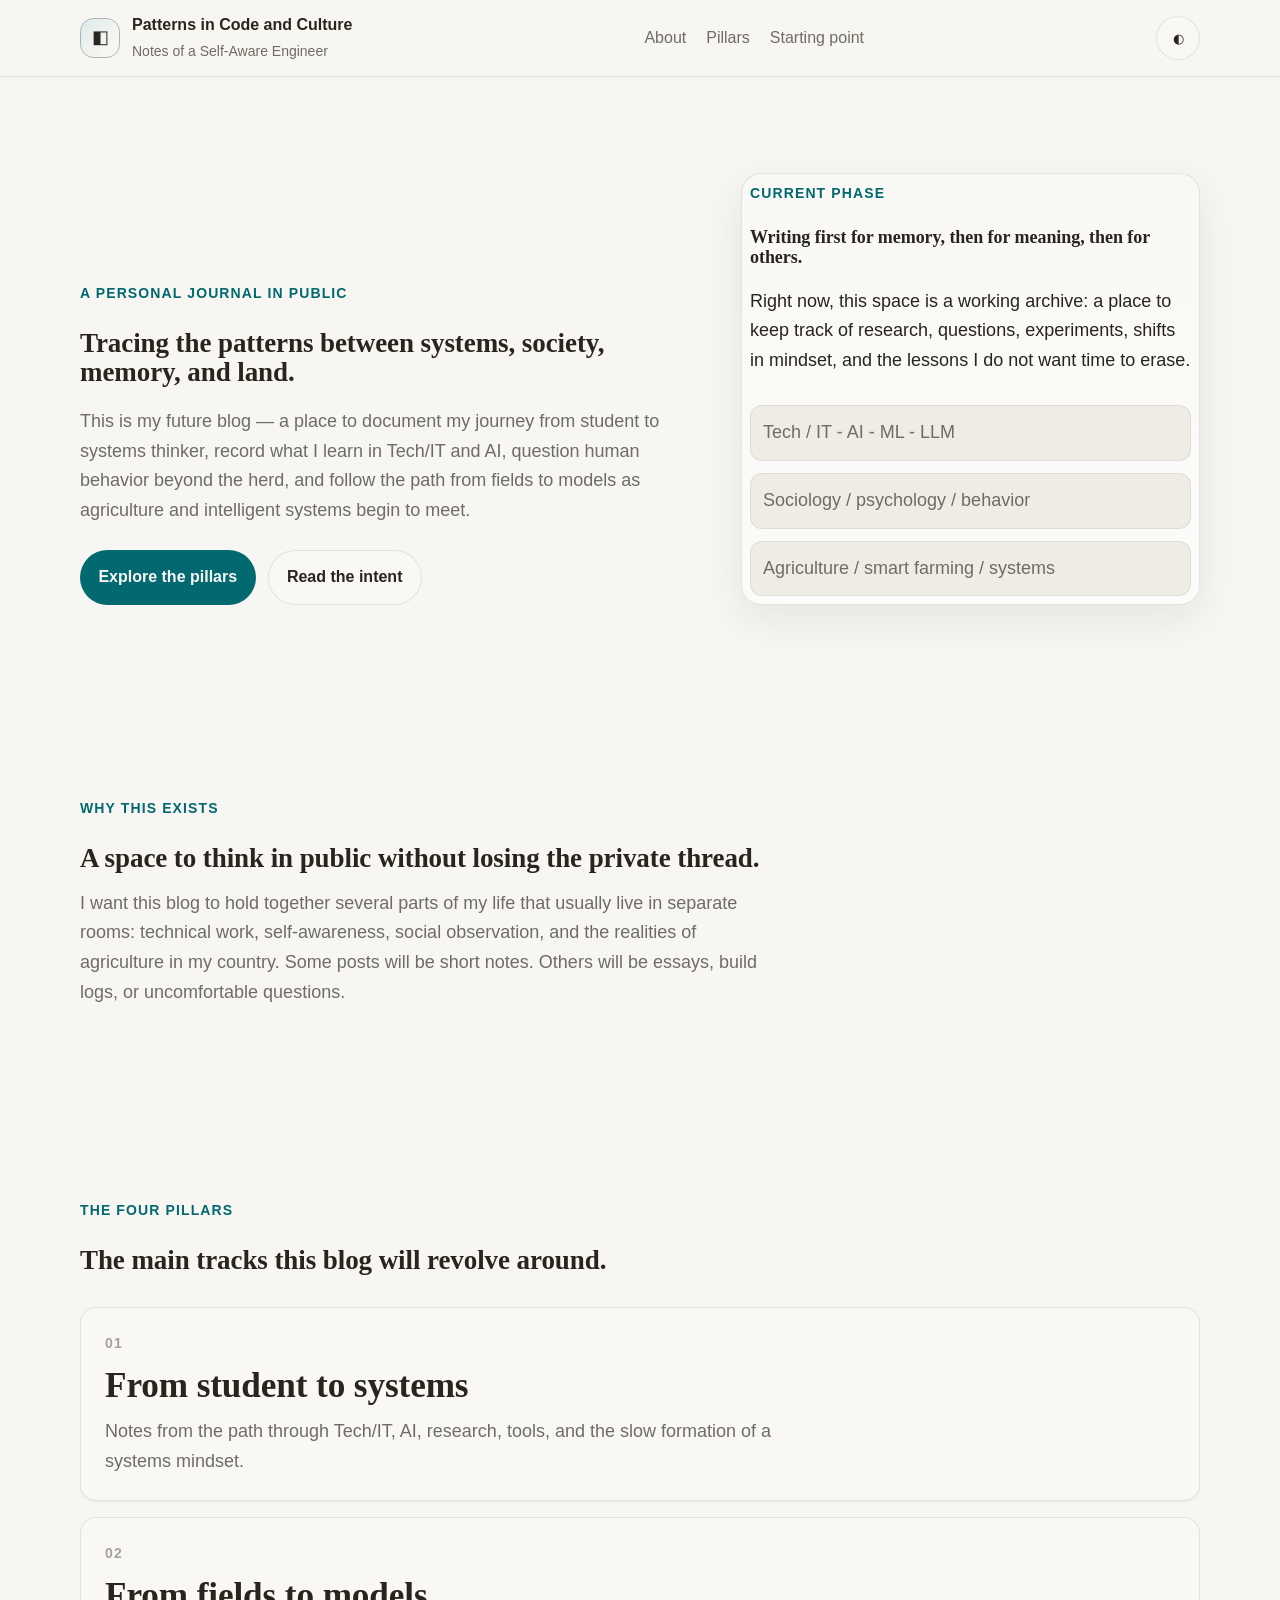
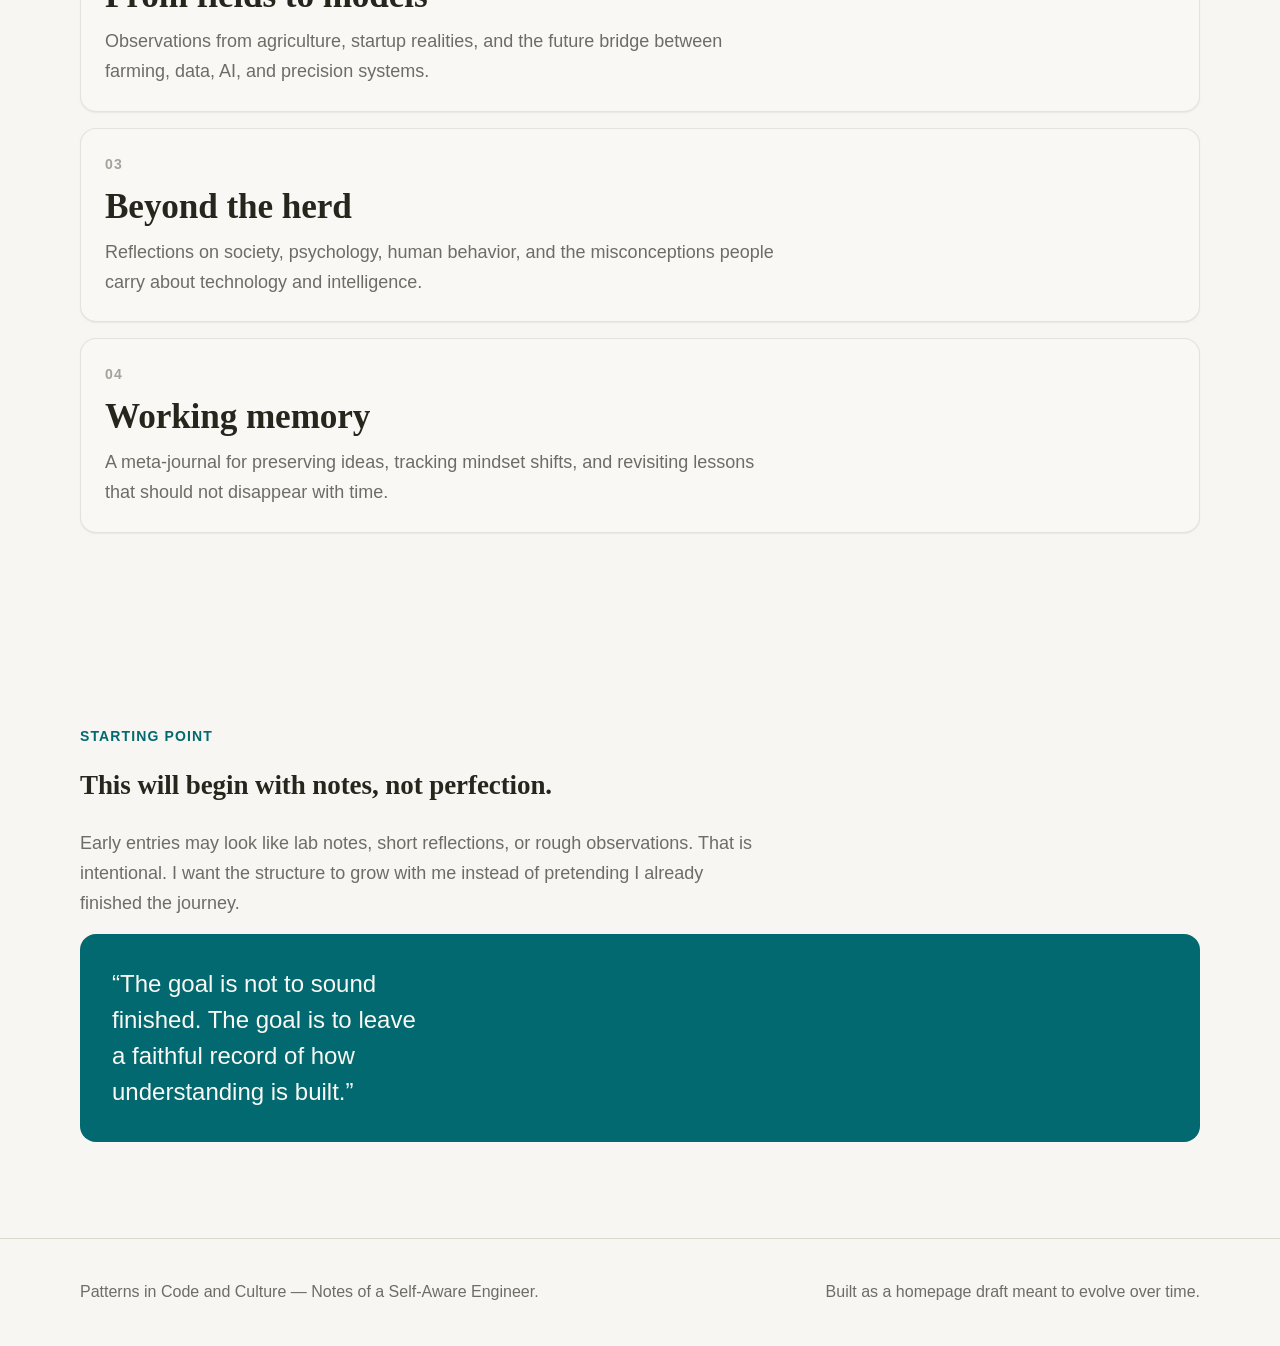
==== index.html @ ac6eca10 "Initial commit, setting the repo" ====
<!DOCTYPE html>
<html lang="en">
<head>
  <meta charset="UTF-8" />
  <meta name="viewport" content="width=device-width, initial-scale=1.0" />
  <title>Patterns in Code and Culture</title>
  <meta
    name="description"
    content="Patterns in Code and Culture — Notes of a Self-Aware Engineer exploring AI, systems, society, and agriculture."
  />

  <!--
    FONT LOADING
    - Zodiak: gives the headings a more reflective/editorial feeling.
    - Satoshi: keeps paragraphs and UI text clean and readable.
  -->
  <link href="https://api.fontshare.com/v2/css?f[]=satoshi@400,500,700&f[]=zodiak@400,700&display=swap" rel="stylesheet" />

  <!-- External stylesheet: easier to learn, edit, and grow over time. -->
  <link rel="stylesheet" href="./assets/css/styles.css" />
</head>
<body>
  <!--
    SKIP LINK
    Helps keyboard users jump directly to the main content.
  -->
  <a class="skip-link" href="#main-content">Skip to content</a>

  <!-- =========================================================
       1. SITE HEADER
       - Brand / site title
       - Navigation
       - Theme toggle (light / dark)
     ========================================================= -->
  <header class="site-header">
    <div class="container header-inner">
      <a class="brand" href="#hero" aria-label="Patterns in Code and Culture home">
        <span class="brand-mark" aria-hidden="true">◧</span>
        <span class="brand-text-wrap">
          <span class="brand-title">Patterns in Code and Culture</span>
          <span class="brand-subtitle">Notes of a Self-Aware Engineer</span>
        </span>
      </a>

      <nav class="site-nav" aria-label="Main navigation">
        <a href="#about">About</a>
        <a href="#pillars">Pillars</a>
        <a href="#starting-point">Starting point</a>
      </nav>

      <button class="theme-toggle" type="button" data-theme-toggle aria-label="Switch theme">
        <span aria-hidden="true">◐</span>
      </button>
    </div>
  </header>

  <main id="main-content">
    <!-- =========================================================
         2. HERO SECTION
         Purpose:
         - Immediately say what the blog is.
         - Introduce the tone and the personal angle.
         - Give visitors a reason to stay.
       ========================================================= -->
    <section class="hero section" id="hero">
      <div class="container hero-grid">
        <div class="hero-copy">
          <p class="eyebrow">A personal journal in public<br></br></p>
          <h1>Tracing the patterns between systems, society, memory, and land.</h1>
          <p class="hero-text">
            This is my future blog — a place to document my journey from student to systems thinker,
            record what I learn in Tech/IT and AI, question human behavior beyond the herd,
            and follow the path from fields to models as agriculture and intelligent systems begin to meet.
          </p>
          <div class="hero-actions">
            <a class="button button-primary" href="#pillars">Explore the pillars</a>
            <a class="button button-secondary" href="#starting-point">Read the intent</a>
          </div>
        </div>

        <!--
          HERO SIDE PANEL
          - This works like a compact statement card.
          - Good place for your mission, current phase, or short manifesto.
        -->
        <aside class="hero-panel" aria-label="Author intention">
          <p class="panel-label">Current phase<br></br></p>
          <h2>Writing first for memory, then for meaning, then for others.<br></br></h2>
          <p>
            Right now, this space is a working archive: a place to keep track of research,
            questions, experiments, shifts in mindset, and the lessons I do not want time to erase.<br></br>
          </p>
          <ul class="mini-list" role="list">
            <li>Tech / IT - AI - ML - LLM</li>
            <li>Sociology / psychology / behavior</li>
            <li>Agriculture / smart farming / systems</li>
          </ul>
        </aside>
      </div>
    </section>

    <!-- =========================================================
         3. ABOUT SECTION
         Purpose:
         - A short explanation of why this blog exists.
         - Can later evolve into a fuller intro or connect to an About page.
       ========================================================= -->
    <section class="section" id="about">
      <div class="container section-intro">
        <div>
          <p class="section-label">Why this exists<br></br></p>
          <h2>A space to think in public without losing the private thread.</h2>
        </div>
        <p class="section-text">
          I want this blog to hold together several parts of my life that usually live in separate rooms:
          technical work, self-awareness, social observation, and the realities of agriculture in my country.
          Some posts will be short notes. Others will be essays, build logs, or uncomfortable questions.
        </p>
      </div>
    </section>

    <!-- =========================================================
         4. PILLARS SECTION
         Purpose:
         - Show the four pillars clearly.
         - Each card defines what the section is for.
         - Later these cards can become links to category pages.
       ========================================================= -->
    <section class="section" id="pillars">
      <div class="container">
        <div class="section-intro narrow-intro">
          <div>
            <p class="section-label">The four pillars<br></br></p>
            <h2>The main tracks this blog will revolve around.</h2>
          </div>
        </div>

        <div class="pillars-grid">
          <article class="pillar-card">
            <p class="pillar-number">01</p>
            <h3>From student to systems</h3>
            <p>
              Notes from the path through Tech/IT, AI, research, tools, and the slow formation of a systems mindset.
            </p>
          </article>

          <article class="pillar-card">
            <p class="pillar-number">02</p>
            <h3>From fields to models</h3>
            <p>
              Observations from agriculture, startup realities, and the future bridge between farming, data, AI, and precision systems.
            </p>
          </article>

          <article class="pillar-card">
            <p class="pillar-number">03</p>
            <h3>Beyond the herd</h3>
            <p>
              Reflections on society, psychology, human behavior, and the misconceptions people carry about technology and intelligence.
            </p>
          </article>

          <article class="pillar-card">
            <p class="pillar-number">04</p>
            <h3>Working memory</h3>
            <p>
              A meta-journal for preserving ideas, tracking mindset shifts, and revisiting lessons that should not disappear with time.
            </p>
          </article>
        </div>
      </div>
    </section>

    <!-- =========================================================
         5. STARTING POINT SECTION
         Purpose:
         - A calm section that signals how publishing may begin.
         - Makes the homepage feel alive even before many posts exist.
       ========================================================= -->
    <section class="section" id="starting-point">
      <div class="container split-layout">
        <div>
          <p class="section-label">Starting point<br></br></p>
          <h2>This will begin with notes, not perfection.<br></br></h2>
          <p class="section-text">
            Early entries may look like lab notes, short reflections, or rough observations.
            That is intentional. I want the structure to grow with me instead of pretending I already finished the journey.
          </p>
        </div>

        <div class="quote-box">
          <p>
            “The goal is not to sound finished. The goal is to leave a faithful record of how understanding is built.”
          </p>
        </div>
      </div>
    </section>
  </main>

  <!-- =========================================================
       6. FOOTER
       - Small closing statement.
       - Can later hold social links, email, newsletter, or copyright.
     ========================================================= -->
  <footer class="site-footer">
    <div class="container footer-inner">
      <p>Patterns in Code and Culture — Notes of a Self-Aware Engineer.</p>
      <p>Built as a homepage draft meant to evolve over time.</p>
    </div>
  </footer>

  <script>
    /*
      SIMPLE THEME TOGGLE
      - Uses an in-memory variable only.
      - No localStorage, so it stays compatible in sandboxed environments.
    */
    (function () {
      const root = document.documentElement;
      const toggle = document.querySelector('[data-theme-toggle]');
      let theme = window.matchMedia('(prefers-color-scheme: dark)').matches ? 'dark' : 'light';

      root.setAttribute('data-theme', theme);

      toggle.addEventListener('click', function () {
        theme = theme === 'dark' ? 'light' : 'dark';
        root.setAttribute('data-theme', theme);
      });
    }());
  </script>
</body>
</html>
---- assets/css/styles.css ----
/* =============================================================
   PATTERNS IN CODE AND CULTURE - HOMEPAGE STYLESHEET
   -------------------------------------------------------------
   HOW TO READ THIS FILE:
   1. Root variables = design system (colors, spacing, fonts)
   2. Base styles = global resets and defaults
   3. Layout helpers = reusable containers and section spacing
   4. Component blocks = header, hero, cards, footer, etc.

   The comments are intentionally verbose so you can keep learning
   and refining the code over time.
   ============================================================= */

/* =============================================================
   1. ROOT VARIABLES (DESIGN TOKENS)
   - Keep repeated values here.
   - This makes redesigning easier later.
   ============================================================= */
:root,
[data-theme="light"] {
  --font-body: 'Satoshi', 'Inter', sans-serif;
  --font-display: 'Zodiak', 'Georgia', serif;

  --text-xs: clamp(0.75rem, 0.7rem + 0.25vw, 0.875rem);
  --text-sm: clamp(0.875rem, 0.8rem + 0.35vw, 1rem);
  --text-base: clamp(1rem, 0.95rem + 0.25vw, 1.125rem);
  --text-lg: clamp(1.125rem, 1rem + 0.75vw, 1.5rem);
  --text-xl: clamp(1.5rem, 1.2rem + 1.25vw, 2.25rem);
  --text-2xl: clamp(2rem, 1.2rem + 2.5vw, 3.5rem);
  --text-hero: clamp(3rem, 1rem + 6vw, 6rem);

  --space-1: 0.25rem;
  --space-2: 0.5rem;
  --space-3: 0.75rem;
  --space-4: 1rem;
  --space-5: 1.25rem;
  --space-6: 1.5rem;
  --space-8: 2rem;
  --space-10: 2.5rem;
  --space-12: 3rem;
  --space-16: 4rem;
  --space-20: 5rem;
  --space-24: 6rem;

  --color-bg: #f7f6f2;
  --color-surface: #f9f8f5;
  --color-surface-2: #fbfbf9;
  --color-surface-offset: #efece6;
  --color-text: #28251d;
  --color-text-muted: #6f6c66;
  --color-text-faint: #a5a29b;
  --color-border: #d4d1ca;
  --color-divider: #ddd8d0;
  --color-primary: #01696f;
  --color-primary-hover: #0c4e54;
  --color-primary-soft: #dcebea;
  --color-inverse: #f9f8f4;

  --radius-sm: 0.375rem;
  --radius-md: 0.5rem;
  --radius-lg: 0.75rem;
  --radius-xl: 1rem;
  --radius-full: 9999px;

  --shadow-sm: 0 1px 2px rgba(24, 21, 17, 0.06);
  --shadow-md: 0 14px 40px rgba(24, 21, 17, 0.08);

  --content-width: 1120px;
  --transition: 180ms cubic-bezier(0.16, 1, 0.3, 1);
}

/* =============================================================
   DARK THEME OVERRIDES
   - Same variable names, different values.
   - This is the easiest way to support dark mode.
   ============================================================= */
[data-theme="dark"] {
  --color-bg: #171614;
  --color-surface: #1c1b19;
  --color-surface-2: #201f1d;
  --color-surface-offset: #272521;
  --color-text: #e2dfda;
  --color-text-muted: #b3aea6;
  --color-text-faint: #7b766e;
  --color-border: #3a3835;
  --color-divider: #2a2825;
  --color-primary: #66adb6;
  --color-primary-hover: #87c5cc;
  --color-primary-soft: #203336;
  --color-inverse: #171614;

  --shadow-sm: 0 1px 2px rgba(0, 0, 0, 0.24);
  --shadow-md: 0 14px 40px rgba(0, 0, 0, 0.32);
}

/* =============================================================
   2. BASE STYLES / RESET
   - Normalize spacing and improve text rendering.
   - Gives the whole page a clean starting point.
   ============================================================= */
*,
*::before,
*::after {
  box-sizing: border-box;
}

html {
  scroll-behavior: smooth;
  -webkit-text-size-adjust: none;
  text-size-adjust: none;
}

body {
  margin: 0;
  min-height: 100vh;
  font-family: var(--font-body);
  font-size: var(--text-base);
  line-height: 1.65;
  color: var(--color-text);
  background: var(--color-bg);
  -webkit-font-smoothing: antialiased;
  text-rendering: optimizeLegibility;
}

img,
svg {
  display: block;
  max-width: 100%;
}

a {
  color: inherit;
}

button,
a {
  transition:
    background-color var(--transition),
    color var(--transition),
    border-color var(--transition),
    transform var(--transition);
}

h1,
h2,
h3 {
  margin: 0;
  font-family: var(--font-display);
  line-height: 1.08;
  letter-spacing: -0.003em;
}

p {
  margin: 0;
  max-width: 68ch;
}

:focus-visible {
  outline: 2px solid var(--color-primary);
  outline-offset: 3px;
}

/* =============================================================
   3. ACCESSIBILITY HELPERS
   ============================================================= */
.skip-link {
  position: absolute;
  left: var(--space-4);
  top: -3rem;
  z-index: 999;
  padding: var(--space-2) var(--space-4);
  border-radius: var(--radius-sm);
  background: var(--color-primary);
  color: var(--color-inverse);
  text-decoration: none;
}

.skip-link:focus {
  top: var(--space-4);
}

/* =============================================================
   4. REUSABLE LAYOUT HELPERS
   - .container keeps content centered.
   - .section gives each major block breathing room.
   ============================================================= */
.container {
  width: min(calc(100% - 2rem), var(--content-width));
  margin-inline: auto;
}

.section {
  padding-block: clamp(var(--space-12), 8vw, var(--space-24));
}

.section-intro {
  display: grid;
  grid-template-columns: 1fr;
  gap: 1rem;
  /*align-items: start;*/
}

.narrow-intro {
  margin-bottom: var(--space-8);
}

.section-label,
.eyebrow,
.panel-label,
.pillar-number {
  font-size: var(--text-xs);
  font-weight: 700;
  letter-spacing: 0.08em;
  text-transform: uppercase;
}

.section-label,
.eyebrow,
.panel-label {
  color: var(--color-primary);
}

.section-text {
  color: var(--color-text-muted);
}

/* =============================================================
   5. HEADER
   - Sticky so the site identity stays visible.
   - Navigation is intentionally minimal.
   ============================================================= */
.site-header {
  position: sticky;
  top: 0;
  z-index: 50;
  border-bottom: 1px solid color-mix(in oklab, var(--color-border) 70%, transparent);
  background: color-mix(in oklab, var(--color-bg) 86%, transparent);
  backdrop-filter: blur(12px);
}

.header-inner {
  display: flex;
  align-items: center;
  justify-content: space-between;
  gap: var(--space-4);
  min-height: 76px;
}

.brand {
  display: inline-flex;
  align-items: center;
  gap: var(--space-3);
  text-decoration: none;
}

.brand-mark {
  display: grid;
  place-items: center;
  width: 2.5rem;
  height: 2.5rem;
  border: 1px solid color-mix(in oklab, var(--color-primary) 25%, var(--color-border));
  border-radius: 0.85rem;
  background: linear-gradient(135deg, var(--color-primary-soft), transparent 75%);
  font-size: 1.1rem;
}

.brand-text-wrap {
  display: flex;
  flex-direction: column;
  gap: 0.1rem;
}

.brand-title {
  font-size: var(--text-sm);
  font-weight: 700;
}

.brand-subtitle {
  color: var(--color-text-muted);
  font-size: var(--text-xs);
}

.site-nav {
  display: flex;
  gap: var(--space-5);
}

.site-nav a {
  font-size: var(--text-sm);
  color: var(--color-text-muted);
  text-decoration: none;
}

.site-nav a:hover,
.site-nav a:focus-visible {
  color: var(--color-text);
}

.theme-toggle {
  width: 44px;
  height: 44px;
  border: 1px solid color-mix(in oklab, var(--color-text) 10%, transparent);
  border-radius: var(--radius-full);
  background: var(--color-surface);
  color: var(--color-text);
  cursor: pointer;
}

/* =============================================================
   6. HERO
   - Split into main copy and a side panel.
   - Good for a homepage because it balances clarity and personality.
   ============================================================= */
.hero {
  padding-top: clamp(var(--space-16), 10vw, var(--space-24));
}

.hero-grid {
  display: grid;
  grid-template-columns: 1.15fr 0.85fr;
  gap: var(--space-10);
  align-items: end;
}

.hero-copy h2 {
  margin-top: var(--space-4);
  font-size: var(--text-hero);
  max-width: 15ch;
}

.hero-text {
  margin-top: var(--space-5);
  color: var(--color-text-muted);
}

.hero-actions {
  display: flex;
  flex-wrap: wrap;
  gap: var(--space-3);
  margin-top: var(--space-6);
}

.hero-panel {
  padding: var(--space-2);
  border: 1px solid color-mix(in oklab, var(--color-text) 10%, transparent);
  border-radius: calc(var(--radius-xl) + 4px);
  background: linear-gradient(180deg, var(--color-surface), var(--color-surface-2));
  box-shadow: var(--shadow-md);
}

.hero-panel h2 {
  margin-top: var(--space-0.5);
  font-size: var(--text-l);
}

.hero-panel p + p,
.hero-panel p + ul,
.hero-panel h2 + p {
  margin-top: var(--space-0.5);
}

.mini-list {
  display: grid;
  gap: var(--space-3);
  padding: 0;
  margin: 0;
  list-style: none;
}

.mini-list li {
  padding: var(--space-3);
  border-radius: var(--radius-lg);
  background: var(--color-surface-offset);
  border: 1px solid color-mix(in oklab, var(--color-text) 8%, transparent);
  color: var(--color-text-muted);
}

/* =============================================================
   7. BUTTONS
   - Reusable button styles.
   - Same HTML tag can look different with modifier classes.
   ============================================================= */
.button {
  display: inline-flex;
  align-items: center;
  justify-content: center;
  min-height: 44px;
  padding: 0.85rem 1.15rem;
  border-radius: var(--radius-full);
  text-decoration: none;
  font-size: var(--text-sm);
  font-weight: 700;
}

.button:hover {
  transform: translateY(-1px);
}

.button-primary {
  background: var(--color-primary);
  color: var(--color-inverse);
}

.button-primary:hover,
.button-primary:focus-visible {
  background: var(--color-primary-hover);
}

.button-secondary {
  background: var(--color-surface);
  color: var(--color-text);
  border: 1px solid color-mix(in oklab, var(--color-text) 10%, transparent);
}

/* =============================================================
   8. PILLARS GRID
   - Four cards, one for each content pillar.
   - Easy to expand later into linked category cards.
   ============================================================= */
.pillars-grid {
  display: grid;
  grid-template-columns: 1fr;
  gap: 1rem;
}

.pillar-card {
  padding: var(--space-6);
  border-radius: var(--radius-xl);
  border: 1px solid color-mix(in oklab, var(--color-text) 10%, transparent);
  background: var(--color-surface);
  box-shadow: var(--shadow-sm);
}

.pillar-number {
  color: var(--color-text-faint);
}

.pillar-card h3 {
  margin-top: var(--space-3);
  font-size: var(--text-xl);
}

.pillar-card p:last-child {
  margin-top: var(--space-3);
  color: var(--color-text-muted);
}

/* =============================================================
   9. SPLIT LAYOUT + QUOTE BOX
   - A quiet section that breaks the rhythm visually.
   ============================================================= */
.split-layout {
  display: grid;
  grid-template-columns: 1fr;
  gap: 1rem;
  /*align-items: stretch;*/
}

.quote-box {
  display: flex;
  align-items: flex-end;
  padding: var(--space-8);
  border-radius: var(--radius-xl);
  background: var(--color-primary);
  color: var(--color-inverse);
}

.quote-box p {
  font-size: var(--text-lg);
  line-height: 1.5;
  max-width: 24ch;
}

/* =============================================================
   10. FOOTER
   ============================================================= */
.site-footer {
  padding-block: var(--space-10);
  border-top: 1px solid var(--color-divider);
}

.footer-inner {
  display: flex;
  flex-wrap: wrap;
  justify-content: space-between;
  gap: var(--space-4);
  color: var(--color-text-muted);
  font-size: var(--text-sm);
}

/* =============================================================
   11. RESPONSIVE RULES
   - Adjust layouts for tablets and phones.
   - Most multi-column sections collapse into one column.
   ============================================================= */
@media (max-width: 920px) {
  .hero-grid,
  .section-intro,
  .split-layout,
  .pillars-grid {
    grid-template-columns: 1fr;
  }

  .hero-copy h1 {
    max-width: 12ch;
  }
}

@media (max-width: 720px) {
  .site-nav {
    display: none;
  }

  .header-inner {
    min-height: 70px;
  }
}

@media (max-width: 560px) {
  .hero-panel,
  .pillar-card,
  .quote-box {
    padding: var(--space-6);
  }
}
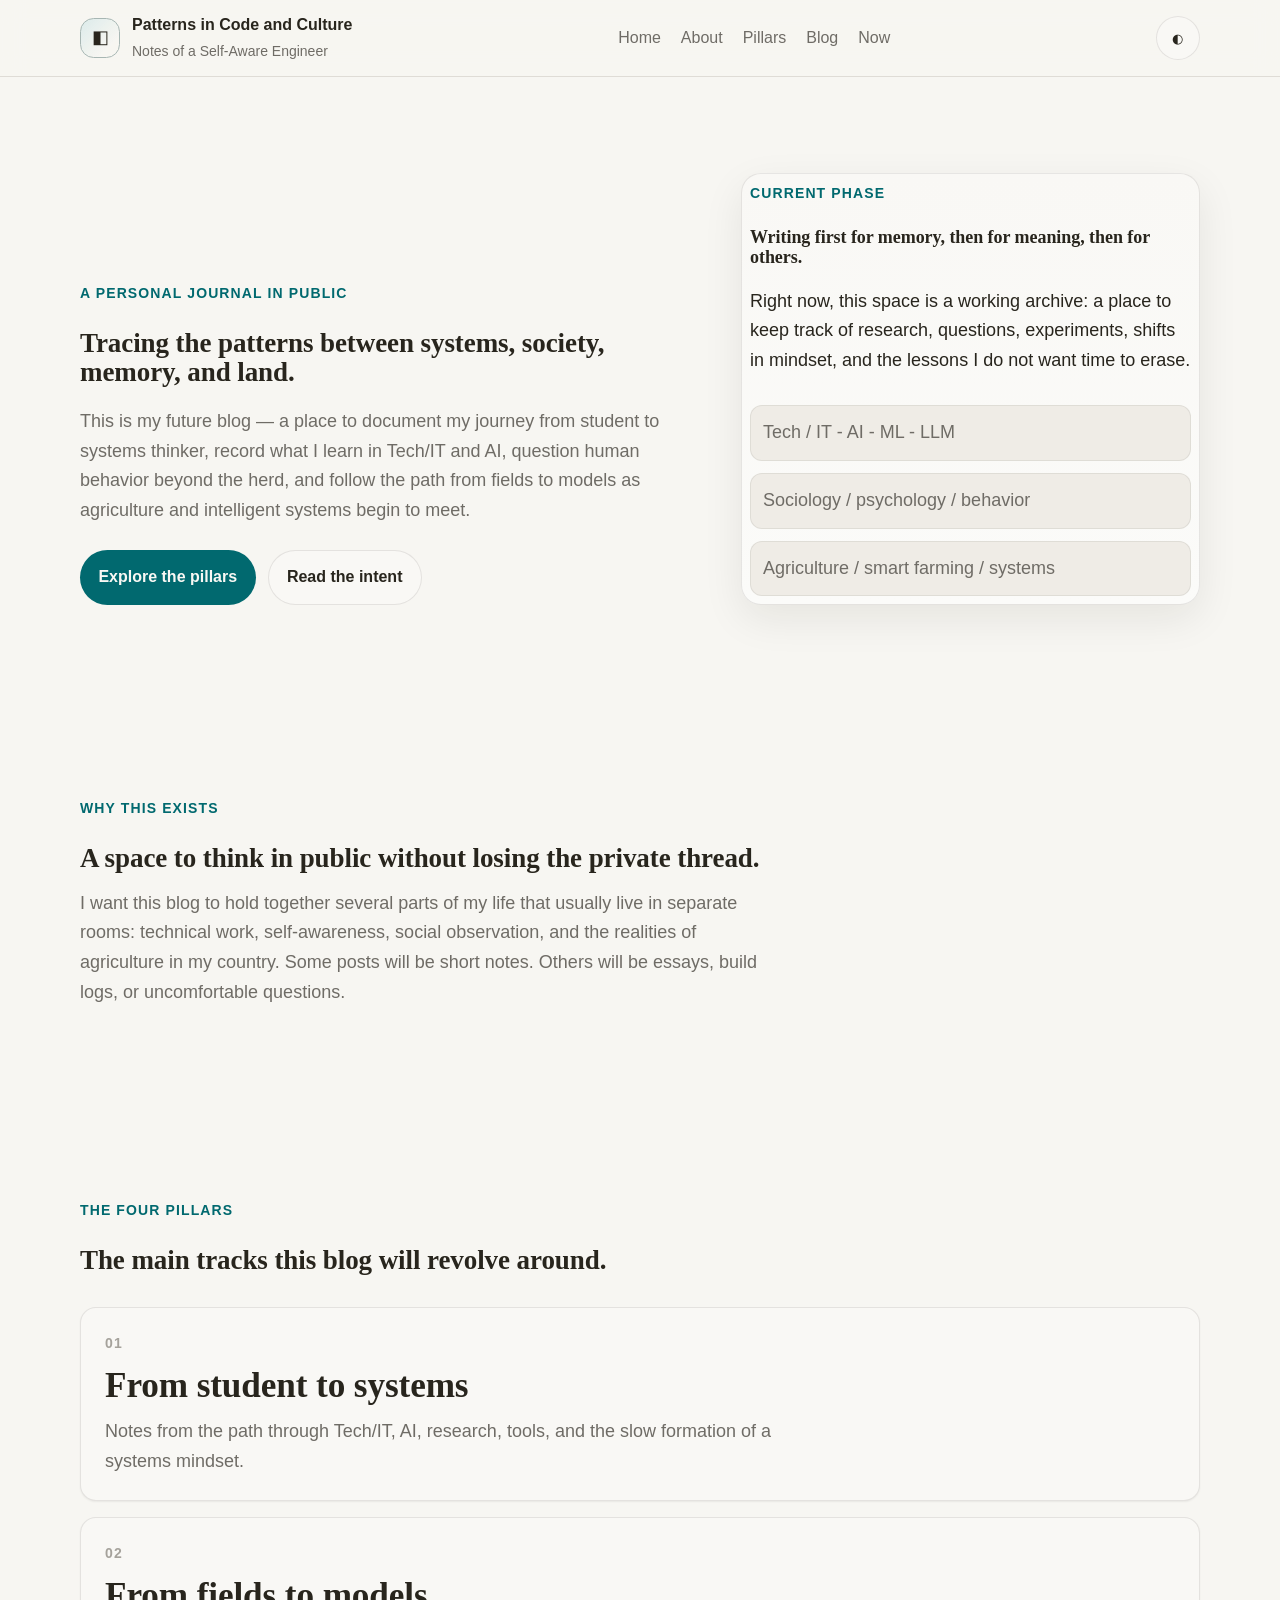
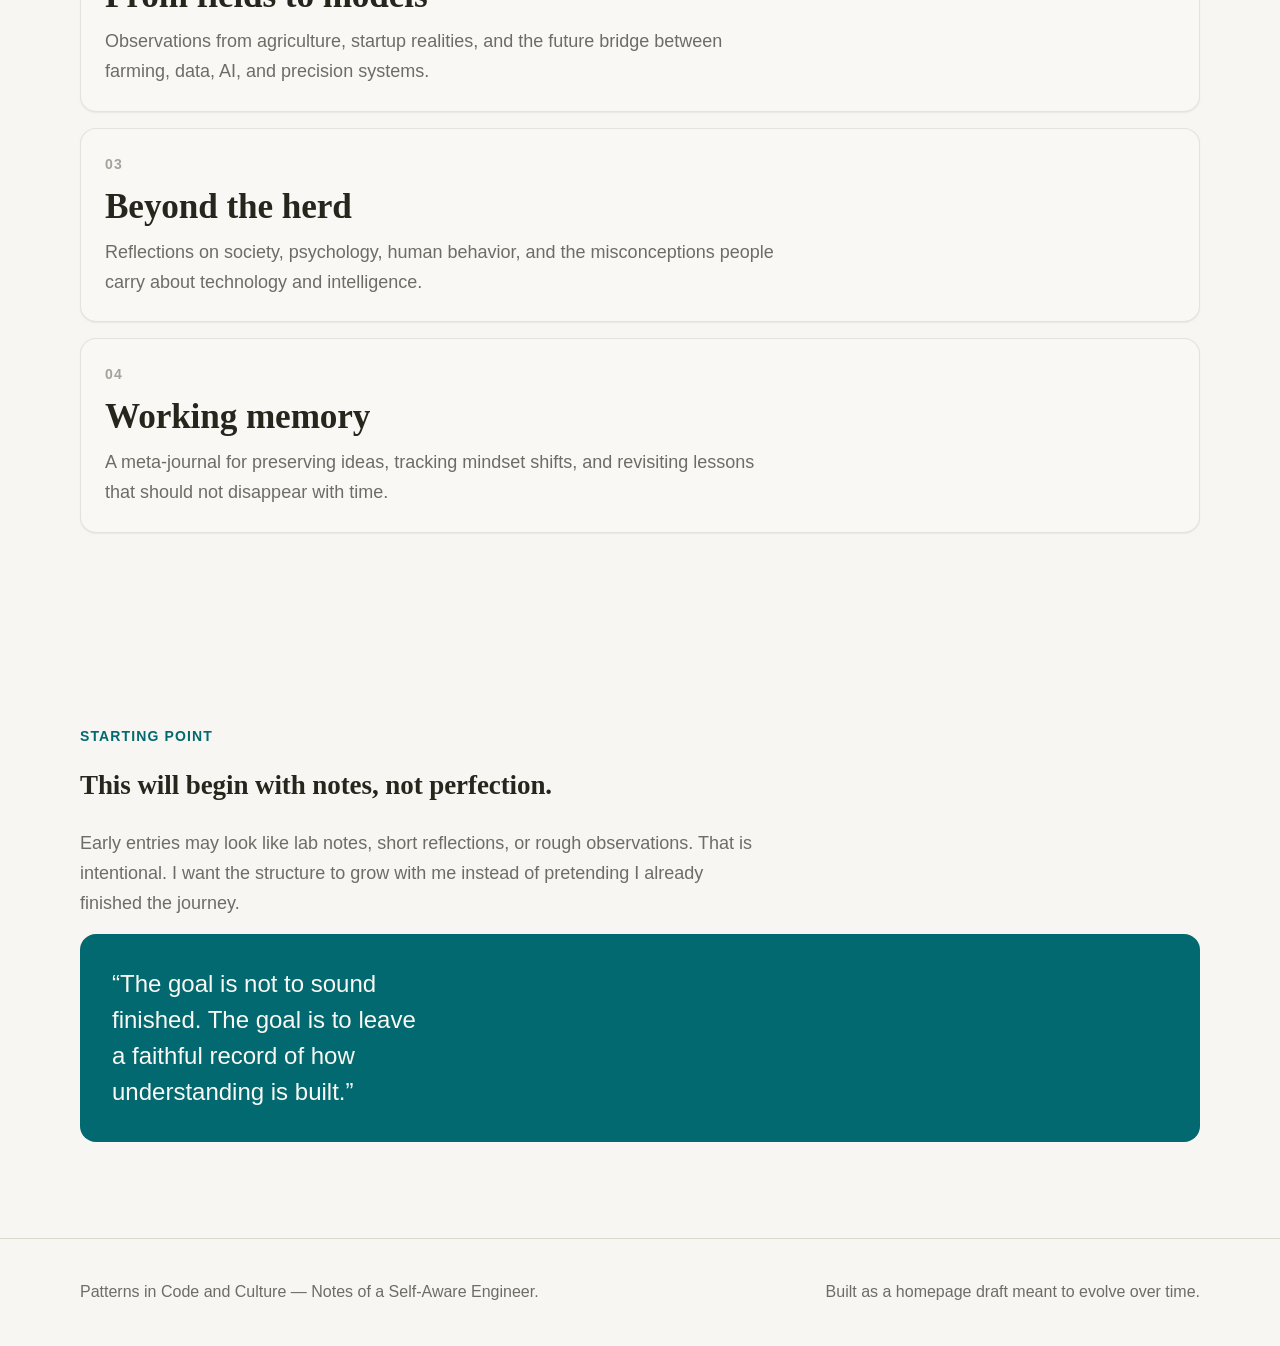
==== commit aa2c3fac: "Implented phase 1: Static blog layout and navigation" ====
--- a/index.html
+++ b/index.html
@@ -34,7 +34,7 @@
      ========================================================= -->
   <header class="site-header">
     <div class="container header-inner">
-      <a class="brand" href="#hero" aria-label="Patterns in Code and Culture home">
+      <a class="brand" href="/" aria-label="Patterns in Code and Culture home">
         <span class="brand-mark" aria-hidden="true">◧</span>
         <span class="brand-text-wrap">
           <span class="brand-title">Patterns in Code and Culture</span>
@@ -43,9 +43,11 @@
       </a>
 
       <nav class="site-nav" aria-label="Main navigation">
-        <a href="#about">About</a>
-        <a href="#pillars">Pillars</a>
-        <a href="#starting-point">Starting point</a>
+        <a href="/">Home</a>
+        <a href="/about.html">About</a>
+        <a href="/pillars.html">Pillars</a>
+        <a href="/blog.html">Blog</a>
+        <a href="/now.html">Now</a>
       </nav>
 
       <button class="theme-toggle" type="button" data-theme-toggle aria-label="Switch theme">
--- a/assets/css/styles.css
+++ b/assets/css/styles.css
@@ -523,3 +523,110 @@
     padding: var(--space-6);
   }
 }
+
+/* =============================================================
+   12. POST TEMPLATE STYLES
+   - These styles are specific to the post template.
+   - They are not used on the homepage or other pages.
+   ============================================================= */
+
+.post-layout {
+  padding-block: clamp(var(--space-12), 8vw, var(--space-20));
+}
+
+.post-header {
+  margin-bottom: var(--space-8);
+}
+
+.post-meta {
+  margin-top: var(--space-3);
+  font-size: var(--text-xs);
+  color: var(--color-text-muted);
+  text-transform: uppercase;
+  letter-spacing: 0.08em;
+}
+
+.post-summary {
+  margin-top: var(--space-4);
+  color: var(--color-text-muted);
+  max-width: 60ch;
+}
+
+.post-content {
+  max-width: 70ch;
+}
+
+.post-content h2 {
+  margin-top: var(--space-10);
+  margin-bottom: var(--space-3);
+  font-size: var(--text-xl);
+}
+
+.post-content p {
+  margin-bottom: var(--space-4);
+  color: var(--color-text);
+}
+
+.post-footer {
+  margin-top: var(--space-10);
+  padding-top: var(--space-6);
+  border-top: 1px solid var(--color-divider);
+}
+
+.post-questions,
+.post-footnotes,
+.post-sources {
+  max-width: 70ch;
+  padding-left: 1.25rem;
+  margin-bottom: var(--space-6);
+}
+
+.post-questions li,
+.post-footnotes li,
+.post-sources li {
+  margin-bottom: var(--space-3);
+  color: var(--color-text);
+}
+
+.post-sources a {
+  color: var(--color-primary);
+  text-decoration: none;
+}
+
+.post-sources a:hover,
+.post-sources a:focus-visible {
+  text-decoration: underline;
+}
+
+.post-content sup a {
+  text-decoration: none;
+  color: var(--color-primary);
+  font-weight: 700;
+}
+
+.post-content sup a:hover,
+.post-content sup a:focus-visible {
+  text-decoration: underline;
+}
+
+.post-sources {
+  max-width: 70ch;
+  padding-left: 1.5rem;
+  margin-bottom: var(--space-6);
+}
+
+.post-sources li {
+  margin-bottom: var(--space-4);
+}
+
+.back-link {
+  margin-left: 0.5rem;
+  text-decoration: none;
+  color: var(--color-primary);
+  font-weight: 700;
+}
+
+.back-link:hover,
+.back-link:focus-visible {
+  text-decoration: underline;
+}
